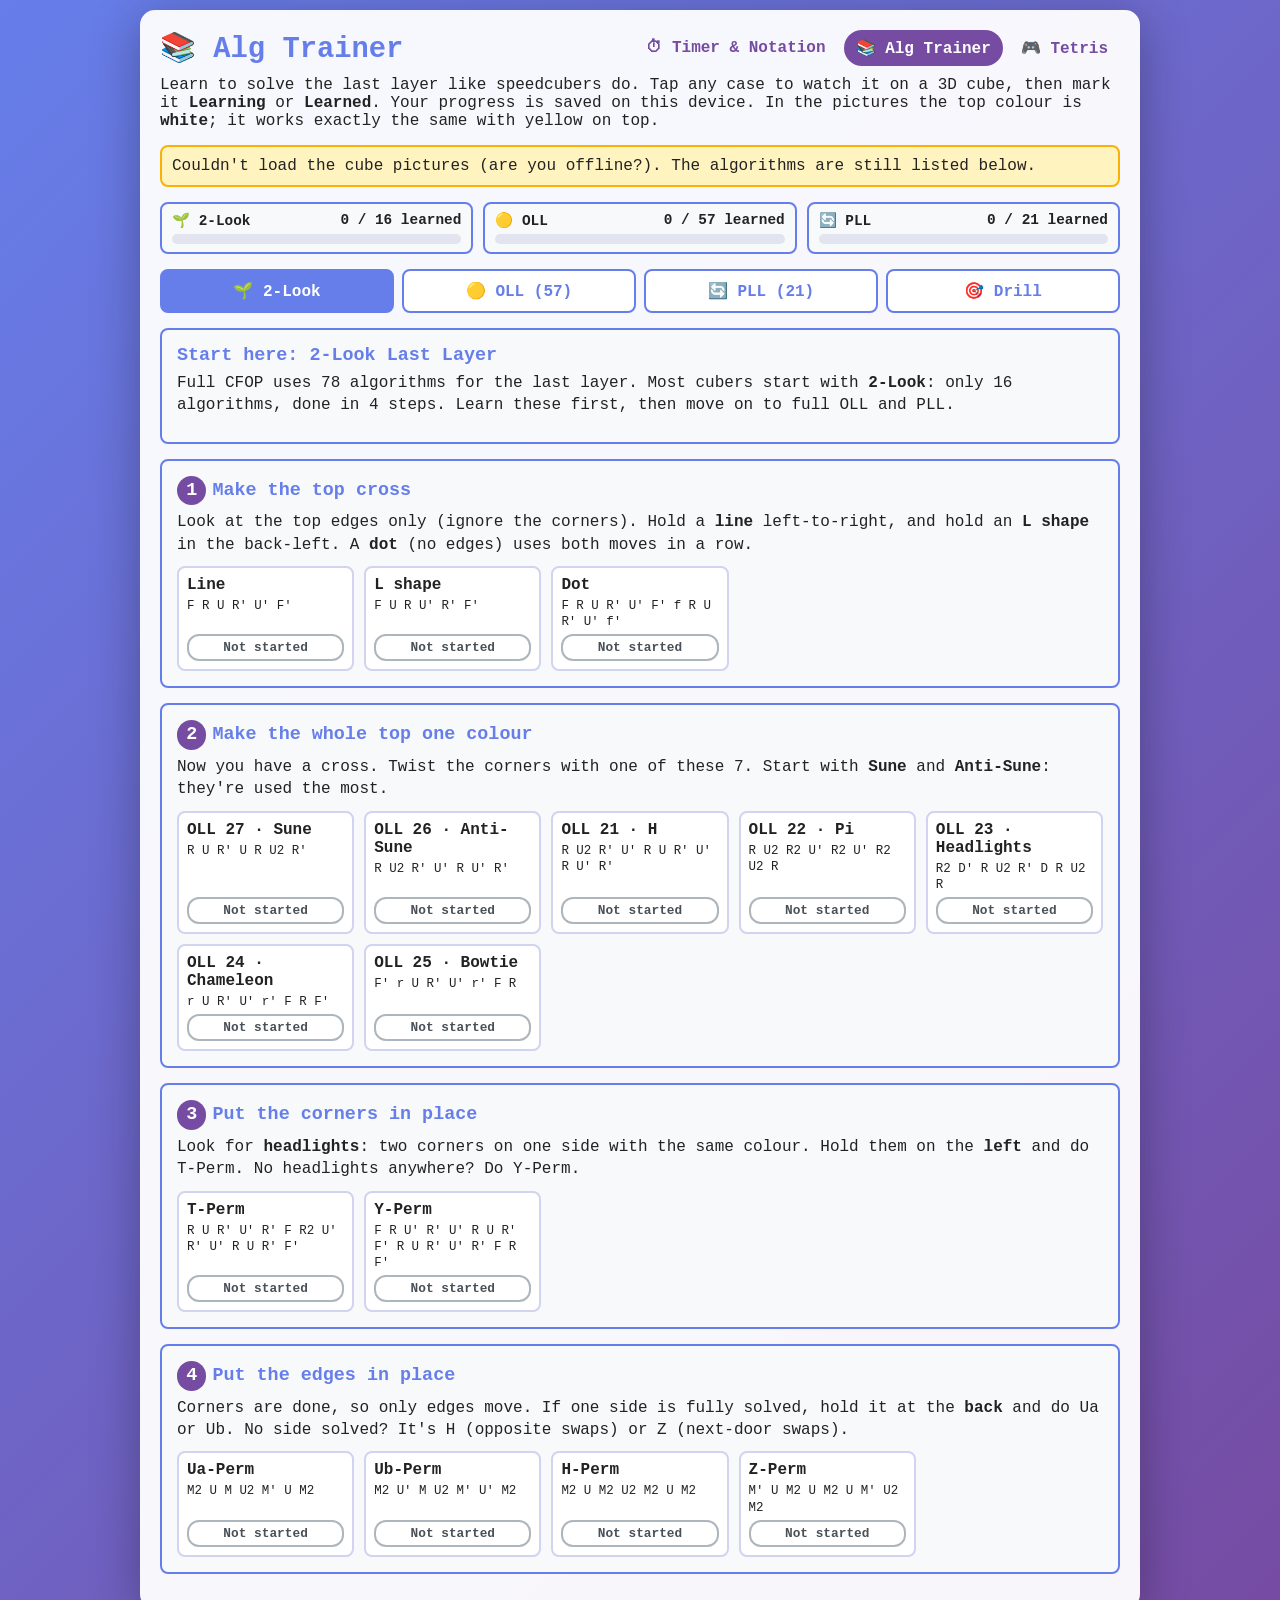
==== algorithms.html @ 0ecec054 "Add Alg Trainer page: 2-look, OLL, PLL and recognition drill New algorithms.html, linked from a shar" ====
<!DOCTYPE html>
<html lang="en">
<head>
    <meta charset="UTF-8">
    <meta name="viewport" content="width=device-width, initial-scale=1.0">
    <title>Alg Trainer</title>
    <style>
        * {
            margin: 0;
            padding: 0;
            box-sizing: border-box;
        }

        body {
            font-family: 'Courier New', monospace;
            background: linear-gradient(135deg, #667eea 0%, #764ba2 100%);
            min-height: 100vh;
            padding: 10px;
            color: #222;
        }

        .page {
            background: rgba(255, 255, 255, 0.95);
            border-radius: 15px;
            padding: 20px;
            box-shadow: 0 10px 50px rgba(0, 0, 0, 0.3);
            max-width: 1000px;
            margin: 0 auto;
        }

        header {
            display: flex;
            justify-content: space-between;
            align-items: center;
            flex-wrap: wrap;
            gap: 10px;
            margin-bottom: 10px;
        }

        h1 {
            color: #667eea;
            font-size: 1.8em;
        }

        h2 {
            color: #667eea;
            font-size: 1.15em;
            margin-bottom: 6px;
        }

        h3 {
            color: #764ba2;
            font-size: 1em;
            margin: 15px 0 8px;
        }

        .site-nav {
            display: flex;
            gap: 6px;
            flex-wrap: wrap;
        }

        .site-nav a {
            color: #764ba2;
            font-weight: bold;
            text-decoration: none;
            padding: 6px 10px;
            border-radius: 20px;
            border: 2px solid transparent;
        }

        .site-nav a:hover { border-color: #764ba2; }

        .site-nav a.current {
            background: #764ba2;
            color: #fff;
        }

        .intro { margin-bottom: 15px; }

        /* Progress bars */
        .progress {
            display: grid;
            grid-template-columns: repeat(3, 1fr);
            gap: 10px;
            margin-bottom: 15px;
        }

        @media (max-width: 600px) {
            .progress { grid-template-columns: 1fr; }
        }

        .prog {
            background: #f8f9fa;
            border: 2px solid #667eea;
            border-radius: 8px;
            padding: 8px 10px;
        }

        .prog .label {
            display: flex;
            justify-content: space-between;
            font-weight: bold;
            font-size: 0.9em;
        }

        .bar {
            height: 10px;
            background: #e2e4f0;
            border-radius: 5px;
            overflow: hidden;
            display: flex;
            margin-top: 5px;
        }

        .bar .learned { background: #2f9e44; }
        .bar .learning { background: #fab005; }

        /* Tabs */
        .tabs {
            display: grid;
            grid-template-columns: repeat(4, 1fr);
            gap: 8px;
            margin-bottom: 15px;
        }

        @media (max-width: 600px) {
            .tabs { grid-template-columns: 1fr 1fr; }
        }

        .tab {
            padding: 10px 4px;
            border: 2px solid #667eea;
            background: #fff;
            color: #667eea;
            border-radius: 8px;
            font-family: inherit;
            font-weight: bold;
            font-size: 1em;
            cursor: pointer;
        }

        .tab.active {
            background: #667eea;
            color: #fff;
        }

        .panel { display: none; }
        .panel.active { display: block; }

        .card {
            background: #f8f9fa;
            padding: 15px;
            border-radius: 8px;
            border: 2px solid #667eea;
            margin-bottom: 15px;
        }

        .step-num {
            display: inline-block;
            background: #764ba2;
            color: #fff;
            border-radius: 50%;
            width: 1.6em;
            height: 1.6em;
            text-align: center;
            line-height: 1.6em;
            margin-right: 6px;
        }

        .tip { margin-bottom: 10px; line-height: 1.4; }

        .row {
            display: flex;
            gap: 10px;
            flex-wrap: wrap;
            align-items: center;
        }

        button, select {
            font-family: inherit;
            font-size: 0.95em;
            padding: 8px 12px;
            border-radius: 6px;
            border: 2px solid #667eea;
            background: #fff;
            color: #667eea;
            font-weight: bold;
            cursor: pointer;
        }

        button:hover { background: #eef0ff; }

        button.primary {
            background: #667eea;
            color: #fff;
        }

        label { font-weight: bold; }

        /* Case cards */
        .grid {
            display: grid;
            grid-template-columns: repeat(auto-fill, minmax(150px, 1fr));
            gap: 10px;
        }

        .case {
            background: #fff;
            border: 2px solid #d0d4f0;
            border-radius: 8px;
            padding: 8px;
            cursor: pointer;
            display: flex;
            flex-direction: column;
            gap: 4px;
        }

        .case:hover { border-color: #667eea; }
        .case[data-status="1"] { border-color: #fab005; }
        .case[data-status="2"] { border-color: #2f9e44; }

        .case .name { font-weight: bold; }

        .case twisty-player {
            width: 100%;
            height: 120px;
        }

        .case .alg {
            font-size: 0.78em;
            line-height: 1.3;
            flex: 1;
        }

        .badge {
            font-size: 0.8em;
            padding: 4px 6px;
            border-radius: 12px;
            border: 2px solid #adb5bd;
            color: #495057;
            background: #fff;
        }

        .badge[data-status="1"] { border-color: #fab005; background: #fff3bf; color: #7a5b00; }
        .badge[data-status="2"] { border-color: #2f9e44; background: #d3f9d8; color: #1b5e20; }

        /* Dialog */
        dialog {
            border: none;
            border-radius: 12px;
            padding: 20px;
            width: min(520px, calc(100vw - 20px));
            margin: auto;
            box-shadow: 0 10px 50px rgba(0, 0, 0, 0.4);
        }

        dialog::backdrop { background: rgba(30, 30, 46, 0.6); }

        dialog twisty-player {
            width: 100%;
            height: 280px;
        }

        .big-alg {
            font-size: 1.2em;
            font-weight: bold;
            margin: 10px 0;
            word-spacing: 0.25em;
            line-height: 1.5;
        }

        .setup { font-size: 0.85em; margin-bottom: 10px; }

        .status-choice { display: flex; gap: 6px; flex-wrap: wrap; }
        .status-choice button.on { background: #764ba2; border-color: #764ba2; color: #fff; }

        .dialog-head {
            display: flex;
            justify-content: space-between;
            align-items: center;
        }

        /* Drill */
        .drill-cube twisty-player {
            width: 100%;
            height: 300px;
        }

        .answer {
            display: none;
            margin-top: 10px;
        }

        .score { font-weight: bold; }

        .note { font-size: 0.85em; opacity: 0.75; margin-top: 8px; }

        .warn {
            display: none;
            background: #fff3bf;
            border: 2px solid #fab005;
            border-radius: 8px;
            padding: 10px;
            margin-bottom: 15px;
        }
    </style>
</head>
<body>
    <div class="page">
        <header>
            <h1>📚 Alg Trainer</h1>
            <nav class="site-nav">
                <a href="rubiks.html">⏱ Timer &amp; Notation</a>
                <a class="current" href="algorithms.html">📚 Alg Trainer</a>
                <a href="index.html">🎮 Tetris</a>
            </nav>
        </header>

        <p class="intro">
            Learn to solve the last layer like speedcubers do. Tap any case to watch it on a 3D cube,
            then mark it <b>Learning</b> or <b>Learned</b>. Your progress is saved on this device.
            In the pictures the top colour is <b>white</b>; it works exactly the same with yellow on top.
        </p>

        <div class="warn" id="loadWarn">
            Couldn't load the cube pictures (are you offline?). The algorithms are still listed below.
        </div>

        <div class="progress" id="progress"></div>

        <div class="tabs">
            <button class="tab active" data-tab="twolook">🌱 2-Look</button>
            <button class="tab" data-tab="oll">🟡 OLL (57)</button>
            <button class="tab" data-tab="pll">🔄 PLL (21)</button>
            <button class="tab" data-tab="drill">🎯 Drill</button>
        </div>

        <!-- ============ 2-LOOK ============ -->
        <section class="panel active" id="panel-twolook">
            <div class="card">
                <h2>Start here: 2-Look Last Layer</h2>
                <p class="tip">
                    Full CFOP uses 78 algorithms for the last layer. Most cubers start with <b>2-Look</b>:
                    only 16 algorithms, done in 4 steps. Learn these first, then move on to full OLL and PLL.
                </p>
            </div>
            <div id="twolookSteps"></div>
        </section>

        <!-- ============ OLL ============ -->
        <section class="panel" id="panel-oll">
            <div class="card">
                <h2>OLL: Orient the Last Layer</h2>
                <p class="tip">
                    One algorithm makes the whole top face one colour. The cases are grouped by the
                    shape the top colour makes, which is how you recognise them.
                </p>
                <div class="row">
                    <label for="ollFilter">Show</label>
                    <select id="ollFilter" class="filter" data-set="oll">
                        <option value="all">All cases</option>
                        <option value="0">Not started</option>
                        <option value="1">Learning</option>
                        <option value="2">Learned</option>
                    </select>
                </div>
            </div>
            <div id="ollGroups"></div>
        </section>

        <!-- ============ PLL ============ -->
        <section class="panel" id="panel-pll">
            <div class="card">
                <h2>PLL: Permute the Last Layer</h2>
                <p class="tip">
                    The top is already one colour; one algorithm moves every piece to the right spot.
                    Look at the sides of the top layer to recognise the case, for example "headlights",
                    which are two matching corners on one side.
                </p>
                <div class="row">
                    <label for="pllFilter">Show</label>
                    <select id="pllFilter" class="filter" data-set="pll">
                        <option value="all">All cases</option>
                        <option value="0">Not started</option>
                        <option value="1">Learning</option>
                        <option value="2">Learned</option>
                    </select>
                </div>
            </div>
            <div id="pllGroups"></div>
        </section>

        <!-- ============ DRILL ============ -->
        <section class="panel" id="panel-drill">
            <div class="card">
                <h2>Drill: can you recognise it?</h2>
                <p class="tip">
                    You'll see a random case. Work out which one it is (and do it on your real cube if you like),
                    then reveal the answer.
                </p>
                <div class="row">
                    <label for="drillPool">Practise</label>
                    <select id="drillPool">
                        <option value="learning">Cases I'm learning</option>
                        <option value="known">Learning + learned</option>
                        <option value="twolook">2-Look set</option>
                        <option value="oll">All OLL</option>
                        <option value="pll">All PLL</option>
                    </select>
                    <span class="score">Score: <span id="drillScore">0 / 0</span></span>
                </div>
            </div>
            <div class="card drill-cube">
                <div id="drillEmpty" class="tip" style="display:none"></div>
                <div id="drillArea">
                    <twisty-player id="drillPlayer" puzzle="3x3x3" control-panel="none" background="none"></twisty-player>
                    <p class="setup" id="drillSetup"></p>
                    <div class="row">
                        <button class="primary" id="drillReveal">Show answer</button>
                        <button id="drillSkip">Skip</button>
                    </div>
                    <div class="answer" id="drillAnswer">
                        <h2 id="drillName"></h2>
                        <div class="big-alg" id="drillAlg"></div>
                        <p class="note">Moves in (brackets) just turn the top layer to line the case up.</p>
                        <div class="row">
                            <button id="drillGot">✅ I knew it</button>
                            <button id="drillMissed">❌ Not yet</button>
                            <button id="drillReplay">Replay</button>
                        </div>
                    </div>
                </div>
            </div>
        </section>
    </div>

    <dialog id="caseDialog">
        <div class="dialog-head">
            <h2 id="dlgName"></h2>
            <button id="dlgClose" aria-label="Close">✕</button>
        </div>
        <p id="dlgGroup" class="note" style="margin-top:0"></p>
        <twisty-player id="dlgPlayer" puzzle="3x3x3" background="none"
            experimental-setup-anchor="end"></twisty-player>
        <div class="big-alg" id="dlgAlg"></div>
        <p class="setup" id="dlgSetup"></p>
        <div class="status-choice" id="dlgStatus"></div>
    </dialog>

    <script type="module">
        // Algorithms below were checked with a cube simulator: each one keeps the first two layers
        // solved, and each case matches its standard number/name.

        // ---------- Data ----------
        const OLL_GROUPS = [
            ["Cross (OCLL)", [21, 22, 23, 24, 25, 26, 27]],
            ["Dot", [1, 2, 3, 4, 17, 18, 19, 20]],
            ["Corners oriented", [28, 57]],
            ["Line (I shape)", [51, 52, 55, 56]],
            ["T shape", [33, 45]],
            ["P shape", [31, 32, 43, 44]],
            ["C shape", [34, 46]],
            ["W shape", [36, 38]],
            ["Square", [5, 6]],
            ["Small L", [47, 48, 49, 50, 53, 54]],
            ["Fish", [9, 10, 35, 37]],
            ["Knight move", [13, 14, 15, 16]],
            ["Small lightning bolt", [7, 8, 11, 12]],
            ["Big lightning bolt", [39, 40]],
            ["Awkward", [29, 30, 41, 42]],
        ];

        const OLL_ALGS = {
            1: "R U2 R2 F R F' U2 R' F R F'",
            2: "F R U R' U' F' f R U R' U' f'",
            3: "f R U R' U' f' U' F R U R' U' F'",
            4: "f R U R' U' f' U F R U R' U' F'",
            5: "r' U2 R U R' U r",
            6: "r U2 R' U' R U' r'",
            7: "r U R' U R U2 r'",
            8: "r' U' R U' R' U2 r",
            9: "R U R' U' R' F R2 U R' U' F'",
            10: "R U R' U R' F R F' R U2 R'",
            11: "r U R' U R' F R F' R U2 r'",
            12: "M' R' U' R U' R' U2 R U' R r'",
            13: "F U R U' R2 F' R U R U' R'",
            14: "R' F R U R' F' R F U' F'",
            15: "r' U' r R' U' R U r' U r",
            16: "r U r' R U R' U' r U' r'",
            17: "R U R' U R' F R F' U2 R' F R F'",
            18: "r U R' U R U2 r2 U' R U' R' U2 r",
            19: "M U R U R' U' M' R' F R F'",
            20: "r U R' U' M2 U R U' R' U' M'",
            21: "R U2 R' U' R U R' U' R U' R'",
            22: "R U2 R2 U' R2 U' R2 U2 R",
            23: "R2 D' R U2 R' D R U2 R",
            24: "r U R' U' r' F R F'",
            25: "F' r U R' U' r' F R",
            26: "R U2 R' U' R U' R'",
            27: "R U R' U R U2 R'",
            28: "r U R' U' M U R U' R'",
            29: "R U R' U' R U' R' F' U' F R U R'",
            30: "F R' F R2 U' R' U' R U R' F2",
            31: "R' U' F U R U' R' F' R",
            32: "L U F' U' L' U L F L'",
            33: "R U R' U' R' F R F'",
            34: "R U R2 U' R' F R U R U' F'",
            35: "R U2 R2 F R F' R U2 R'",
            36: "L' U' L U' L' U L U L F' L' F",
            37: "F R' F' R U R U' R'",
            38: "R U R' U R U' R' U' R' F R F'",
            39: "L F' L' U' L U F U' L'",
            40: "R' F R U R' U' F' U R",
            41: "R U R' U R U2 R' F R U R' U' F'",
            42: "R' U' R U' R' U2 R F R U R' U' F'",
            43: "R' U' F' U F R",
            44: "f R U R' U' f'",
            45: "F R U R' U' F'",
            46: "R' U' R' F R F' U R",
            47: "R' U' R' F R F' R' F R F' U R",
            48: "F R U R' U' R U R' U' F'",
            49: "r U' r2 U r2 U r2 U' r",
            50: "r' U r2 U' r2 U' r2 U r'",
            51: "F U R U' R' U R U' R' F'",
            52: "R U R' U R U' B U' B' R'",
            53: "r' U' R U' R' U R U' R' U2 r",
            54: "r U R' U R U' R' U R U2 r'",
            55: "R' F R U R U' R2 F' R2 U' R' U R U R'",
            56: "r' U' r U' R' U R U' R' U R r' U r",
            57: "R U R' U' M' U R U' r'",
        };

        // Nicknames for the cases most people learn first.
        const OLL_NICKNAMES = {
            21: "H", 22: "Pi", 23: "Headlights", 24: "Chameleon", 25: "Bowtie", 26: "Anti-Sune", 27: "Sune",
            33: "T shape", 45: "T shape", 57: "H (corners oriented)",
        };

        const PLL_GROUPS = [
            ["Edges only", ["Ua", "Ub", "H", "Z"]],
            ["Corners only", ["Aa", "Ab", "E"]],
            ["Adjacent corner swap", ["T", "F", "Ja", "Jb", "Ra", "Rb"]],
            ["G perms", ["Ga", "Gb", "Gc", "Gd"]],
            ["Diagonal corner swap", ["V", "Y", "Na", "Nb"]],
        ];

        const PLL_ALGS = {
            Aa: "x R' U R' D2 R U' R' D2 R2 x'",
            Ab: "x R2 D2 R U R' D2 R U' R x'",
            E: "x' R U' R' D R U R' D' R U R' D R U' R' D' x",
            F: "R' U' F' R U R' U' R' F R2 U' R' U' R U R' U R",
            Ga: "R2 U R' U R' U' R U' R2 U' D R' U R D'",
            Gb: "R' U' R U D' R2 U R' U R U' R U' R2 D",
            Gc: "R2 U' R U' R U R' U R2 U D' R U' R' D",
            Gd: "R U R' U' D R2 U' R U' R' U R' U R2 D'",
            H: "M2 U M2 U2 M2 U M2",
            Ja: "R' U L' U2 R U' R' U2 R L",
            Jb: "R U R' F' R U R' U' R' F R2 U' R'",
            Na: "R U R' U R U R' F' R U R' U' R' F R2 U' R' U2 R U' R'",
            Nb: "R' U R U' R' F' U' F R U R' F R' F' R U' R",
            Ra: "R U' R' U' R U R D R' U' R D' R' U2 R'",
            Rb: "R2 F R U R U' R' F' R U2 R' U2 R",
            T: "R U R' U' R' F R2 U' R' U' R U R' F'",
            Ua: "M2 U M U2 M' U M2",
            Ub: "M2 U' M U2 M' U' M2",
            V: "R U' R U R' D R D' R U' D R2 U R2 D' R2",
            Y: "F R U' R' U' R U R' F' R U R' U' R' F R F'",
            Z: "M' U M2 U M2 U M' U2 M2",
        };

        // Every case, keyed by id. Status is shared wherever a case appears (e.g. T-Perm in 2-Look and PLL).
        const CASES = {};
        for (const [group, nums] of OLL_GROUPS) {
            for (const n of nums) {
                CASES["oll-" + n] = {
                    id: "oll-" + n,
                    set: "oll",
                    name: `OLL ${n}` + (OLL_NICKNAMES[n] ? ` · ${OLL_NICKNAMES[n]}` : ""),
                    group,
                    alg: OLL_ALGS[n],
                    stickering: "OLL",
                };
            }
        }
        for (const [group, names] of PLL_GROUPS) {
            for (const n of names) {
                CASES["pll-" + n] = {
                    id: "pll-" + n,
                    set: "pll",
                    name: `${n}-Perm`,
                    group,
                    alg: PLL_ALGS[n],
                    stickering: "PLL",
                };
            }
        }
        // 2-Look OLL step 1: make the cross (edges only).
        const EO_CASES = [
            ["eo-line", "Line", "F R U R' U' F'"],
            ["eo-l", "L shape", "F U R U' R' F'"],
            ["eo-dot", "Dot", "F R U R' U' F' f R U R' U' f'"],
        ];
        for (const [id, name, alg] of EO_CASES) {
            CASES[id] = { id, set: "twolook", name, group: "2-Look OLL: cross", alg, stickering: "EOLL" };
        }

        const TWO_LOOK_STEPS = [
            {
                title: "Make the top cross",
                tip: "Look at the top edges only (ignore the corners). Hold a <b>line</b> left-to-right, " +
                    "and hold an <b>L shape</b> in the back-left. A <b>dot</b> (no edges) uses both moves in a row.",
                ids: ["eo-line", "eo-l", "eo-dot"],
                stickering: "EOLL",
            },
            {
                title: "Make the whole top one colour",
                tip: "Now you have a cross. Twist the corners with one of these 7. Start with " +
                    "<b>Sune</b> and <b>Anti-Sune</b>: they're used the most.",
                ids: [27, 26, 21, 22, 23, 24, 25].map((n) => "oll-" + n),
                stickering: "OCLL",
            },
            {
                title: "Put the corners in place",
                tip: "Look for <b>headlights</b>: two corners on one side with the same colour. " +
                    "Hold them on the <b>left</b> and do T-Perm. No headlights anywhere? Do Y-Perm.",
                ids: ["pll-T", "pll-Y"],
                stickering: "PLL",
            },
            {
                title: "Put the edges in place",
                tip: "Corners are done, so only edges move. If one side is fully solved, hold it at the " +
                    "<b>back</b> and do Ua or Ub. No side solved? It's H (opposite swaps) or Z (next-door swaps).",
                ids: ["pll-Ua", "pll-Ub", "pll-H", "pll-Z"],
                stickering: "PLL",
            },
        ];
        const TWO_LOOK_IDS = TWO_LOOK_STEPS.flatMap((s) => s.ids);

        // ---------- Status (0 = not started, 1 = learning, 2 = learned) ----------
        const STATUS_KEY = "cubeLabAlgStatus";
        const STATUS_LABELS = ["Not started", "Learning", "Learned ✓"];
        let status = {};
        try {
            status = JSON.parse(localStorage.getItem(STATUS_KEY)) || {};
        } catch {
            status = {};
        }

        const getStatus = (id) => status[id] || 0;

        function setStatus(id, value) {
            status[id] = value;
            try {
                localStorage.setItem(STATUS_KEY, JSON.stringify(status));
            } catch {
                // Storage unavailable - progress just won't persist.
            }
            document.querySelectorAll(`[data-id="${id}"]`).forEach((el) => {
                el.dataset.status = value;
                const badge = el.querySelector(".badge");
                if (badge) {
                    badge.dataset.status = value;
                    badge.textContent = STATUS_LABELS[value];
                }
            });
            renderProgress();
            applyFilters();
        }

        // ---------- Load cubing.js ----------
        const $ = (id) => document.getElementById(id);
        let Alg = null;
        try {
            const [algMod] = await Promise.all([
                import("https://cdn.cubing.net/v0/js/cubing/alg"),
                import("https://cdn.cubing.net/v0/js/cubing/twisty"), // registers <twisty-player>
            ]);
            Alg = algMod.Alg;
        } catch (err) {
            console.error("cubing.js failed to load", err);
            $("loadWarn").style.display = "block";
        }

        const invert = (alg) => Alg.fromString(alg).invert().toString();

        // Merge neighbouring U turns, e.g. "U U2" -> "U'".
        function tidy(alg) {
            try {
                return Alg.fromString(alg).experimentalSimplify({
                    cancel: { directional: "any-direction", puzzleSpecificModWrap: "canonical-centered" },
                    puzzleSpecificSimplifyOptions: { quantumMoveOrder: () => 4 },
                }).toString();
            } catch {
                return alg.trim();
            }
        }

        // ---------- Progress bars ----------
        const PROGRESS_SETS = [
            ["🌱 2-Look", TWO_LOOK_IDS],
            ["🟡 OLL", Object.keys(CASES).filter((id) => CASES[id].set === "oll")],
            ["🔄 PLL", Object.keys(CASES).filter((id) => CASES[id].set === "pll")],
        ];

        function renderProgress() {
            const box = $("progress");
            box.innerHTML = "";
            for (const [label, ids] of PROGRESS_SETS) {
                const learned = ids.filter((id) => getStatus(id) === 2).length;
                const learning = ids.filter((id) => getStatus(id) === 1).length;
                const el = document.createElement("div");
                el.className = "prog";
                el.innerHTML = `
                    <div class="label"><span>${label}</span><span>${learned} / ${ids.length} learned</span></div>
                    <div class="bar">
                        <div class="learned" style="width:${(learned / ids.length) * 100}%"></div>
                        <div class="learning" style="width:${(learning / ids.length) * 100}%"></div>
                    </div>`;
                el.title = `${learning} learning`;
                box.append(el);
            }
        }

        // ---------- Case cards ----------
        function makePreview(c, stickering) {
            const player = document.createElement("twisty-player");
            player.setAttribute("puzzle", "3x3x3");
            player.setAttribute("visualization", "experimental-2D-LL");
            player.setAttribute("experimental-stickering", stickering || c.stickering);
            player.setAttribute("experimental-setup-anchor", "end");
            player.setAttribute("control-panel", "none");
            player.setAttribute("background", "none");
            player.setAttribute("alg", c.alg);
            return player;
        }

        function makeCard(id, stickering) {
            const c = CASES[id];
            const card = document.createElement("div");
            card.className = "case";
            card.dataset.id = id;
            card.dataset.status = getStatus(id);

            const name = document.createElement("div");
            name.className = "name";
            name.textContent = c.name;
            card.append(name);

            if (Alg) card.append(makePreview(c, stickering));

            const alg = document.createElement("div");
            alg.className = "alg";
            alg.textContent = c.alg;
            card.append(alg);

            const badge = document.createElement("button");
            badge.className = "badge";
            badge.dataset.status = getStatus(id);
            badge.textContent = STATUS_LABELS[getStatus(id)];
            badge.title = "Tap to change";
            badge.addEventListener("click", (e) => {
                e.stopPropagation();
                setStatus(id, (getStatus(id) + 1) % 3);
            });
            card.append(badge);

            card.addEventListener("click", () => openCase(id, stickering));
            return card;
        }

        function renderTwoLook() {
            const box = $("twolookSteps");
            TWO_LOOK_STEPS.forEach((step, i) => {
                const section = document.createElement("div");
                section.className = "card";
                section.innerHTML = `<h2><span class="step-num">${i + 1}</span>${step.title}</h2>
                    <p class="tip">${step.tip}</p>`;
                const grid = document.createElement("div");
                grid.className = "grid";
                for (const id of step.ids) grid.append(makeCard(id, step.stickering));
                section.append(grid);
                box.append(section);
            });
        }

        function renderGroups(set, groups, boxId) {
            const box = $(boxId);
            for (const [group, keys] of groups) {
                const section = document.createElement("div");
                section.className = "group";
                const h = document.createElement("h3");
                h.textContent = `${group} (${keys.length})`;
                const grid = document.createElement("div");
                grid.className = "grid";
                for (const key of keys) grid.append(makeCard(`${set}-${key}`));
                section.append(h, grid);
                box.append(section);
            }
        }

        function applyFilters() {
            document.querySelectorAll(".filter").forEach((select) => {
                const panel = $("panel-" + select.dataset.set);
                panel.querySelectorAll(".case").forEach((card) => {
                    card.style.display = select.value === "all" || card.dataset.status === select.value ? "" : "none";
                });
                panel.querySelectorAll(".group").forEach((group) => {
                    const visible = [...group.querySelectorAll(".case")].some((c) => c.style.display !== "none");
                    group.style.display = visible ? "" : "none";
                });
            });
        }

        document.querySelectorAll(".filter").forEach((s) => s.addEventListener("change", applyFilters));

        // ---------- Case dialog ----------
        const dialog = $("caseDialog");
        const dlgPlayer = $("dlgPlayer");
        let dlgId = null;

        function openCase(id, stickering) {
            const c = CASES[id];
            dlgId = id;
            $("dlgName").textContent = c.name;
            $("dlgGroup").textContent = c.group;
            $("dlgAlg").textContent = c.alg;
            $("dlgSetup").textContent = Alg
                ? `Set it up on a real cube: start solved, then do ${tidy(invert(c.alg))}`
                : "";
            if (Alg) {
                dlgPlayer.experimentalStickering = stickering || c.stickering;
                dlgPlayer.alg = c.alg;
                dlgPlayer.jumpToStart();
            }
            renderDialogStatus();
            dialog.showModal();
            if (Alg) setTimeout(() => dlgPlayer.play(), 500);
        }

        function renderDialogStatus() {
            const box = $("dlgStatus");
            box.innerHTML = "";
            STATUS_LABELS.forEach((label, value) => {
                const btn = document.createElement("button");
                btn.textContent = label;
                btn.classList.toggle("on", getStatus(dlgId) === value);
                btn.addEventListener("click", () => {
                    setStatus(dlgId, value);
                    renderDialogStatus();
                });
                box.append(btn);
            });
        }

        $("dlgClose").addEventListener("click", () => dialog.close());
        dialog.addEventListener("click", (e) => {
            if (e.target === dialog) dialog.close(); // click on the backdrop
        });
        dialog.addEventListener("close", () => {
            if (Alg) dlgPlayer.pause();
        });

        // ---------- Drill ----------
        const drillPlayer = $("drillPlayer");
        const AUFS = ["", "U", "U2", "U'"];
        let drill = null;
        let drillRight = 0;
        let drillTotal = 0;

        function drillPool() {
            const pool = $("drillPool").value;
            const all = Object.keys(CASES).filter((id) => CASES[id].set !== "twolook");
            if (pool === "learning") return [...all, ...TWO_LOOK_IDS].filter((id) => getStatus(id) === 1);
            if (pool === "known") return [...all, ...TWO_LOOK_IDS].filter((id) => getStatus(id) > 0);
            if (pool === "twolook") return TWO_LOOK_IDS;
            return all.filter((id) => CASES[id].set === pool);
        }

        function nextDrill() {
            const pool = [...new Set(drillPool())];
            $("drillAnswer").style.display = "none";
            $("drillReveal").style.display = "";
            if (!Alg || pool.length === 0) {
                $("drillArea").style.display = "none";
                $("drillEmpty").style.display = "block";
                $("drillEmpty").textContent = !Alg
                    ? "The drill needs the cube pictures, which couldn't load."
                    : "Nothing here yet! Mark some cases as Learning (tap the badge on a card), " +
                      "or pick a different set above.";
                return;
            }
            $("drillArea").style.display = "";
            $("drillEmpty").style.display = "none";

            let id = pool[Math.floor(Math.random() * pool.length)];
            if (pool.length > 1 && drill && id === drill.id) {
                id = pool[(pool.indexOf(id) + 1) % pool.length]; // avoid the same case twice in a row
            }
            const c = CASES[id];
            // Random U turns before and after, so the case shows up from any angle.
            const pre = AUFS[Math.floor(Math.random() * 4)];
            const post = AUFS[Math.floor(Math.random() * 4)];
            const setup = tidy(`${pre} ${invert(c.alg)} ${post}`);
            const solution = { before: post ? tidy(invert(post)) : "", after: pre ? tidy(invert(pre)) : "" };
            drill = { id, setup, solution };

            const stickering = TWO_LOOK_IDS.includes(id) && $("drillPool").value === "twolook"
                ? TWO_LOOK_STEPS.find((s) => s.ids.includes(id)).stickering
                : c.stickering;
            drillPlayer.experimentalStickering = stickering;
            drillPlayer.experimentalSetupAlg = setup;
            drillPlayer.alg = "";
            $("drillSetup").textContent = `Real cube? Start solved, then do: ${setup}`;
        }

        function revealDrill() {
            const c = CASES[drill.id];
            const { before, after } = drill.solution;
            $("drillName").textContent = c.name;
            let text = c.alg;
            if (before) text = `(${before}) ${text}`;
            if (after) text = `${text} (${after})`;
            $("drillAlg").textContent = text;
            $("drillAnswer").style.display = "block";
            $("drillReveal").style.display = "none";
            drillPlayer.alg = `${before} ${c.alg} ${after}`.trim();
            drillPlayer.jumpToStart();
            setTimeout(() => drillPlayer.play(), 300);
        }

        function scoreDrill(knewIt) {
            drillTotal++;
            if (knewIt) drillRight++;
            $("drillScore").textContent = `${drillRight} / ${drillTotal}`;
            nextDrill();
        }

        $("drillReveal").addEventListener("click", revealDrill);
        $("drillSkip").addEventListener("click", nextDrill);
        $("drillGot").addEventListener("click", () => scoreDrill(true));
        $("drillMissed").addEventListener("click", () => scoreDrill(false));
        $("drillReplay").addEventListener("click", () => {
            drillPlayer.jumpToStart();
            setTimeout(() => drillPlayer.play(), 300);
        });
        $("drillPool").addEventListener("change", nextDrill);

        // ---------- Tabs ----------
        document.querySelectorAll(".tab").forEach((tab) => {
            tab.addEventListener("click", () => {
                document.querySelectorAll(".tab").forEach((t) => t.classList.toggle("active", t === tab));
                document.querySelectorAll(".panel").forEach((p) =>
                    p.classList.toggle("active", p.id === "panel-" + tab.dataset.tab));
                if (tab.dataset.tab === "drill") nextDrill();
            });
        });

        // ---------- Start ----------
        renderProgress();
        renderTwoLook();
        renderGroups("oll", OLL_GROUPS, "ollGroups");
        renderGroups("pll", PLL_GROUPS, "pllGroups");
    </script>
</body>
</html>
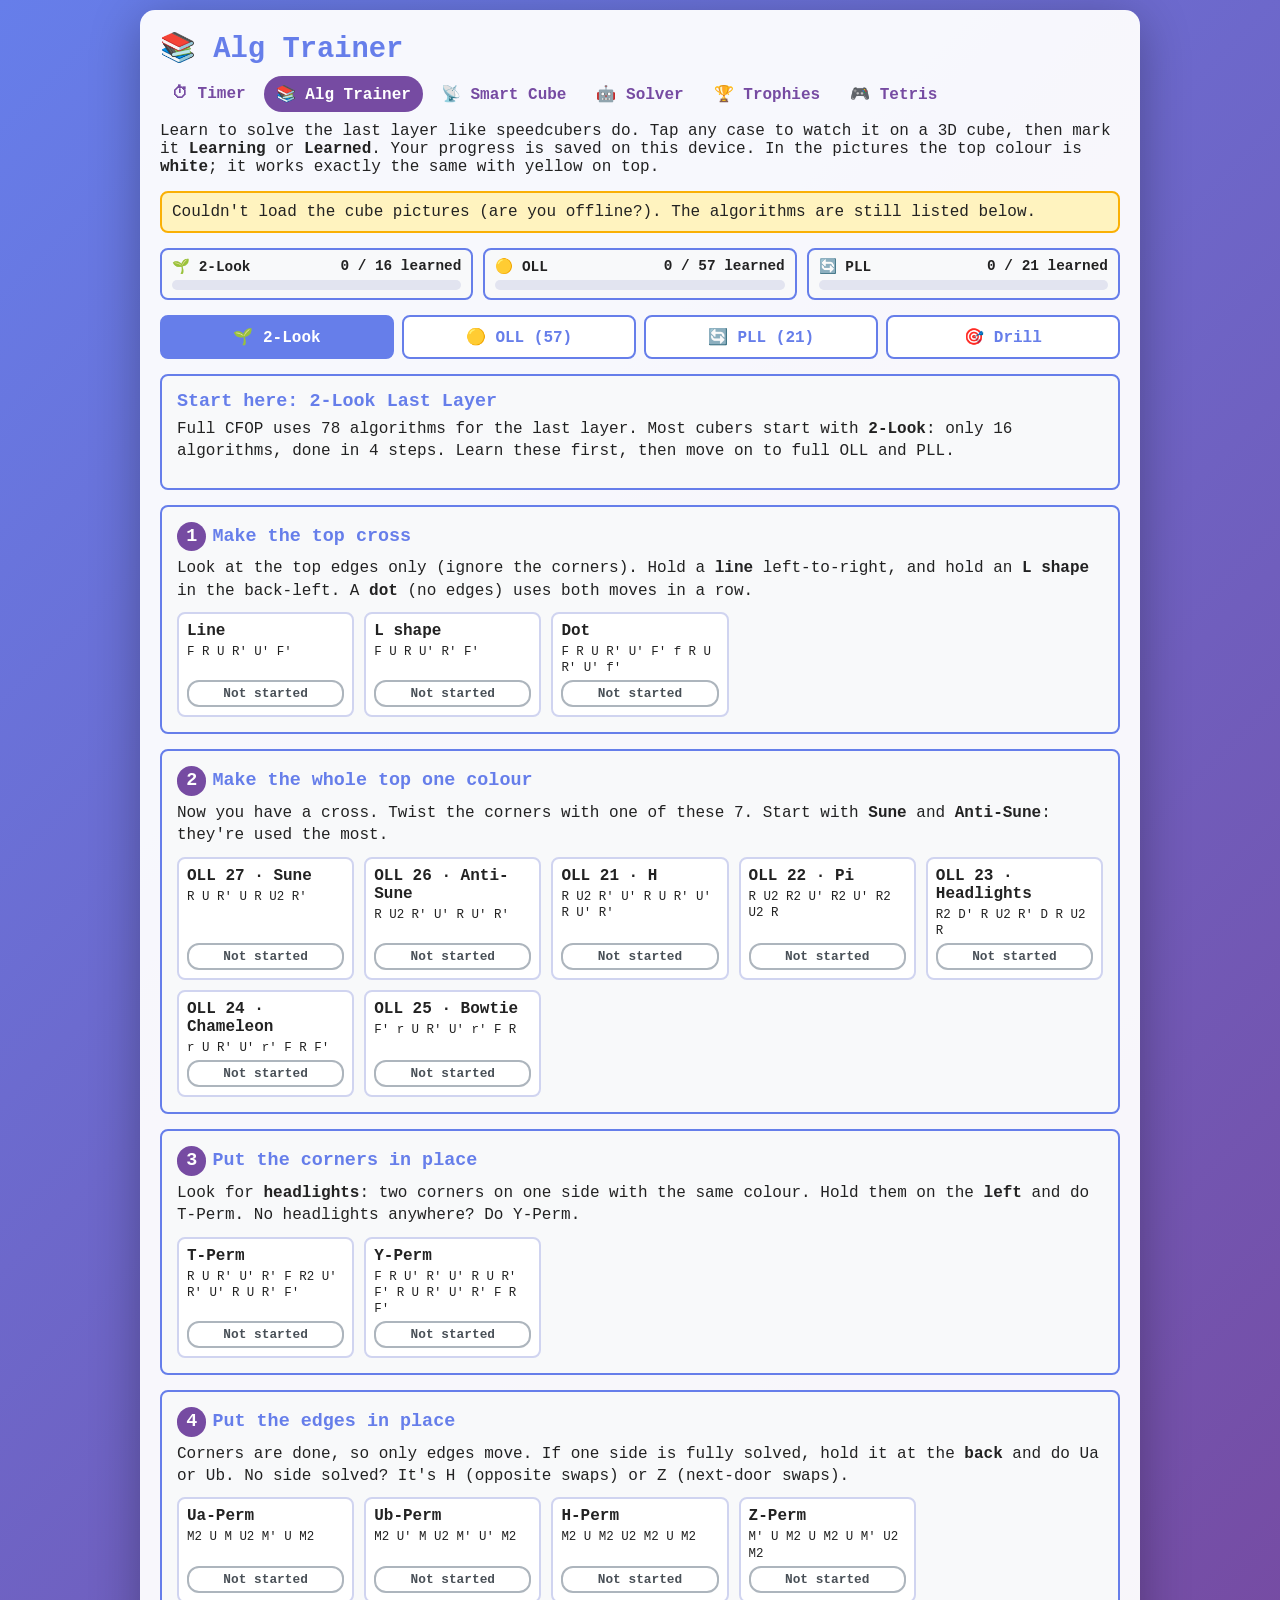
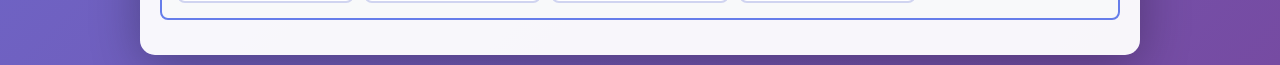
==== commit b242e3fa: "Add Smart Cube, Solver and Trophies pages Smart Cube (smartcube.html): - Connect GAN cubes (gan-web-" ====
--- a/algorithms.html
+++ b/algorithms.html
@@ -310,11 +310,7 @@
     <div class="page">
         <header>
             <h1>📚 Alg Trainer</h1>
-            <nav class="site-nav">
-                <a href="rubiks.html">⏱ Timer &amp; Notation</a>
-                <a class="current" href="algorithms.html">📚 Alg Trainer</a>
-                <a href="index.html">🎮 Tetris</a>
-            </nav>
+            <nav class="site-nav" data-current="algorithms.html"></nav>
         </header>
 
         <p class="intro">
@@ -449,125 +445,9 @@
     </dialog>
 
     <script type="module">
-        // Algorithms below were checked with a cube simulator: each one keeps the first two layers
-        // solved, and each case matches its standard number/name.
-
-        // ---------- Data ----------
-        const OLL_GROUPS = [
-            ["Cross (OCLL)", [21, 22, 23, 24, 25, 26, 27]],
-            ["Dot", [1, 2, 3, 4, 17, 18, 19, 20]],
-            ["Corners oriented", [28, 57]],
-            ["Line (I shape)", [51, 52, 55, 56]],
-            ["T shape", [33, 45]],
-            ["P shape", [31, 32, 43, 44]],
-            ["C shape", [34, 46]],
-            ["W shape", [36, 38]],
-            ["Square", [5, 6]],
-            ["Small L", [47, 48, 49, 50, 53, 54]],
-            ["Fish", [9, 10, 35, 37]],
-            ["Knight move", [13, 14, 15, 16]],
-            ["Small lightning bolt", [7, 8, 11, 12]],
-            ["Big lightning bolt", [39, 40]],
-            ["Awkward", [29, 30, 41, 42]],
-        ];
-
-        const OLL_ALGS = {
-            1: "R U2 R2 F R F' U2 R' F R F'",
-            2: "F R U R' U' F' f R U R' U' f'",
-            3: "f R U R' U' f' U' F R U R' U' F'",
-            4: "f R U R' U' f' U F R U R' U' F'",
-            5: "r' U2 R U R' U r",
-            6: "r U2 R' U' R U' r'",
-            7: "r U R' U R U2 r'",
-            8: "r' U' R U' R' U2 r",
-            9: "R U R' U' R' F R2 U R' U' F'",
-            10: "R U R' U R' F R F' R U2 R'",
-            11: "r U R' U R' F R F' R U2 r'",
-            12: "M' R' U' R U' R' U2 R U' R r'",
-            13: "F U R U' R2 F' R U R U' R'",
-            14: "R' F R U R' F' R F U' F'",
-            15: "r' U' r R' U' R U r' U r",
-            16: "r U r' R U R' U' r U' r'",
-            17: "R U R' U R' F R F' U2 R' F R F'",
-            18: "r U R' U R U2 r2 U' R U' R' U2 r",
-            19: "M U R U R' U' M' R' F R F'",
-            20: "r U R' U' M2 U R U' R' U' M'",
-            21: "R U2 R' U' R U R' U' R U' R'",
-            22: "R U2 R2 U' R2 U' R2 U2 R",
-            23: "R2 D' R U2 R' D R U2 R",
-            24: "r U R' U' r' F R F'",
-            25: "F' r U R' U' r' F R",
-            26: "R U2 R' U' R U' R'",
-            27: "R U R' U R U2 R'",
-            28: "r U R' U' M U R U' R'",
-            29: "R U R' U' R U' R' F' U' F R U R'",
-            30: "F R' F R2 U' R' U' R U R' F2",
-            31: "R' U' F U R U' R' F' R",
-            32: "L U F' U' L' U L F L'",
-            33: "R U R' U' R' F R F'",
-            34: "R U R2 U' R' F R U R U' F'",
-            35: "R U2 R2 F R F' R U2 R'",
-            36: "L' U' L U' L' U L U L F' L' F",
-            37: "F R' F' R U R U' R'",
-            38: "R U R' U R U' R' U' R' F R F'",
-            39: "L F' L' U' L U F U' L'",
-            40: "R' F R U R' U' F' U R",
-            41: "R U R' U R U2 R' F R U R' U' F'",
-            42: "R' U' R U' R' U2 R F R U R' U' F'",
-            43: "R' U' F' U F R",
-            44: "f R U R' U' f'",
-            45: "F R U R' U' F'",
-            46: "R' U' R' F R F' U R",
-            47: "R' U' R' F R F' R' F R F' U R",
-            48: "F R U R' U' R U R' U' F'",
-            49: "r U' r2 U r2 U r2 U' r",
-            50: "r' U r2 U' r2 U' r2 U r'",
-            51: "F U R U' R' U R U' R' F'",
-            52: "R U R' U R U' B U' B' R'",
-            53: "r' U' R U' R' U R U' R' U2 r",
-            54: "r U R' U R U' R' U R U2 r'",
-            55: "R' F R U R U' R2 F' R2 U' R' U R U R'",
-            56: "r' U' r U' R' U R U' R' U R r' U r",
-            57: "R U R' U' M' U R U' r'",
-        };
-
-        // Nicknames for the cases most people learn first.
-        const OLL_NICKNAMES = {
-            21: "H", 22: "Pi", 23: "Headlights", 24: "Chameleon", 25: "Bowtie", 26: "Anti-Sune", 27: "Sune",
-            33: "T shape", 45: "T shape", 57: "H (corners oriented)",
-        };
-
-        const PLL_GROUPS = [
-            ["Edges only", ["Ua", "Ub", "H", "Z"]],
-            ["Corners only", ["Aa", "Ab", "E"]],
-            ["Adjacent corner swap", ["T", "F", "Ja", "Jb", "Ra", "Rb"]],
-            ["G perms", ["Ga", "Gb", "Gc", "Gd"]],
-            ["Diagonal corner swap", ["V", "Y", "Na", "Nb"]],
-        ];
-
-        const PLL_ALGS = {
-            Aa: "x R' U R' D2 R U' R' D2 R2 x'",
-            Ab: "x R2 D2 R U R' D2 R U' R x'",
-            E: "x' R U' R' D R U R' D' R U R' D R U' R' D' x",
-            F: "R' U' F' R U R' U' R' F R2 U' R' U' R U R' U R",
-            Ga: "R2 U R' U R' U' R U' R2 U' D R' U R D'",
-            Gb: "R' U' R U D' R2 U R' U R U' R U' R2 D",
-            Gc: "R2 U' R U' R U R' U R2 U D' R U' R' D",
-            Gd: "R U R' U' D R2 U' R U' R' U R' U R2 D'",
-            H: "M2 U M2 U2 M2 U M2",
-            Ja: "R' U L' U2 R U' R' U2 R L",
-            Jb: "R U R' F' R U R' U' R' F R2 U' R'",
-            Na: "R U R' U R U R' F' R U R' U' R' F R2 U' R' U2 R U' R'",
-            Nb: "R' U R U' R' F' U' F R U R' F R' F' R U' R",
-            Ra: "R U' R' U' R U R D R' U' R D' R' U2 R'",
-            Rb: "R2 F R U R U' R' F' R U2 R' U2 R",
-            T: "R U R' U' R' F R2 U' R' U' R U R' F'",
-            Ua: "M2 U M U2 M' U M2",
-            Ub: "M2 U' M U2 M' U' M2",
-            V: "R U' R U R' D R D' R U' D R2 U R2 D' R2",
-            Y: "F R U' R' U' R U R' F' R U R' U' R' F R F'",
-            Z: "M' U M2 U M2 U M' U2 M2",
-        };
+        import "./js/nav.js";
+        import { checkAchievements } from "./js/progress.js";
+        import { OLL_GROUPS, OLL_ALGS, OLL_NICKNAMES, PLL_GROUPS, PLL_ALGS } from "./js/cube-algs.js";
 
         // Every case, keyed by id. Status is shared wherever a case appears (e.g. T-Perm in 2-Look and PLL).
         const CASES = {};
@@ -666,6 +546,7 @@
             });
             renderProgress();
             applyFilters();
+            checkAchievements();
         }
 
         // ---------- Load cubing.js ----------
@@ -957,6 +838,7 @@
         });
 
         // ---------- Start ----------
+        checkAchievements();
         renderProgress();
         renderTwoLook();
         renderGroups("oll", OLL_GROUPS, "ollGroups");
